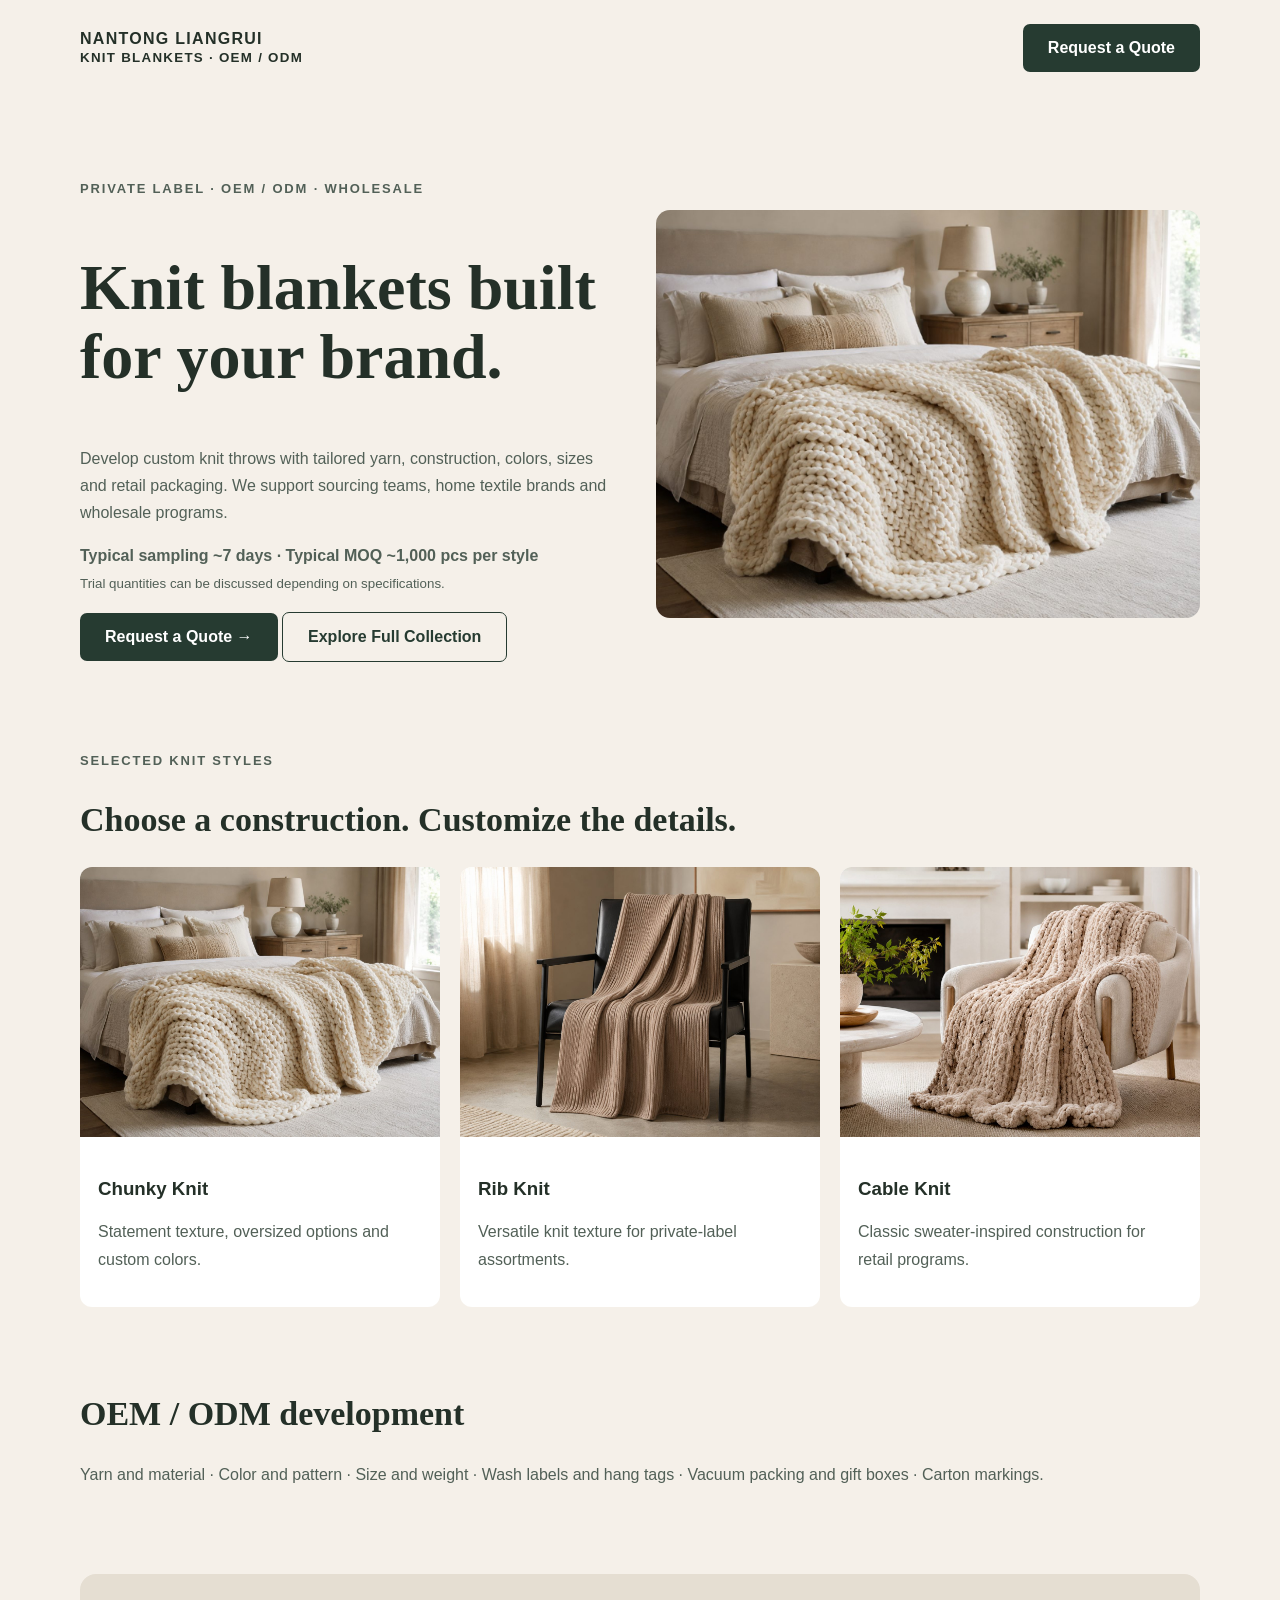
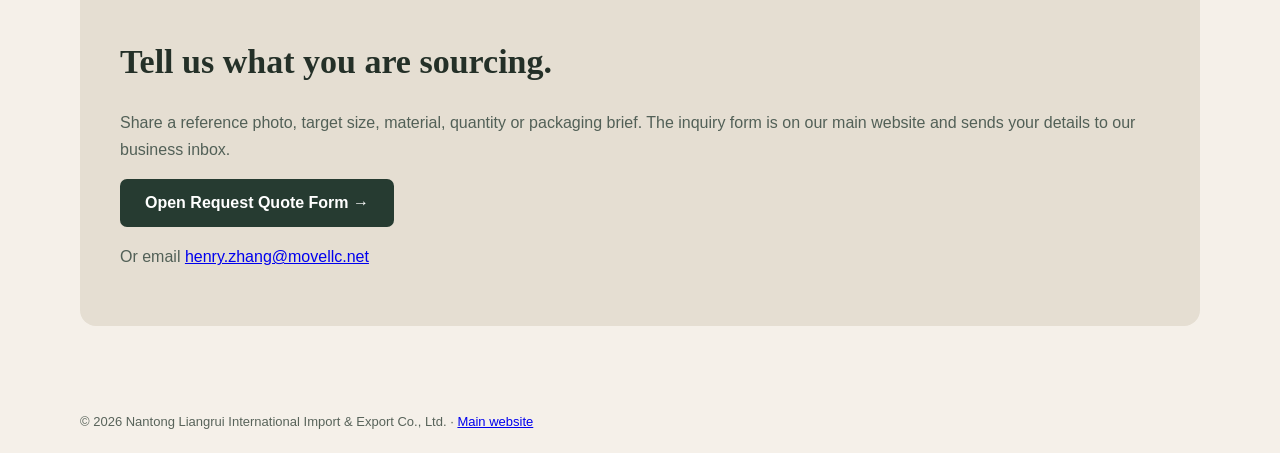
==== private-label/knit-blankets/index.html @ 17ccb761 "Restore Google Ads knit blankets B2B landing page" ====
<!doctype html>
<html lang="en"><head>
<meta charset="utf-8"><meta name="viewport" content="width=device-width,initial-scale=1">
<title>Private Label Knit Blankets | OEM Knit Throws | Nantong Liangrui</title>
<meta name="description" content="Custom knit throws and private-label knit blankets for U.S. brands and wholesale buyers. OEM/ODM, sampling around 7 days, flexible yarn, size and packaging.">
<link rel="canonical" href="https://liangruihome.com/private-label/knit-blankets/">
<script async src="https://www.googletagmanager.com/gtag/js?id=AW-18501347334"></script><script>window.dataLayer=window.dataLayer||[];function gtag(){dataLayer.push(arguments)}gtag('js',new Date());gtag('config','AW-18501347334');</script>
<style>body{margin:0;background:#f5f0e9;color:#243028;font-family:Arial,sans-serif}header,main,footer{max-width:1120px;margin:auto;padding:24px}header{display:flex;justify-content:space-between;align-items:center}.brand{font-weight:800;letter-spacing:.08em}.button{display:inline-block;background:#263b31;color:white;padding:15px 25px;border-radius:7px;text-decoration:none;font-weight:bold}.secondary{background:transparent;color:#263b31;border:1px solid #263b31}.hero{display:grid;grid-template-columns:1fr 1fr;align-items:center;gap:32px;padding:45px 0}h1{font-family:Georgia,serif;font-size:clamp(36px,5vw,64px);line-height:1.08}p{line-height:1.7;color:#526057}.eyebrow{font-size:13px;font-weight:bold;letter-spacing:.14em}.hero img{width:100%;border-radius:14px}.grid{display:grid;grid-template-columns:repeat(3,1fr);gap:20px}.card{background:white;border-radius:12px;overflow:hidden}.card img{width:100%;aspect-ratio:4/3;object-fit:cover}.card div{padding:18px}section{padding:30px 0}h2{font-family:Georgia,serif;font-size:34px}.cta{background:#e5ded2;border-radius:16px;padding:40px;margin:40px 0}footer{font-size:13px;color:#58635a}@media(max-width:750px){.hero,.grid{grid-template-columns:1fr}header{gap:15px}.hero{padding-top:10px}}</style>
</head><body>
<header><div class="brand">NANTONG LIANGRUI<br><small>KNIT BLANKETS · OEM / ODM</small></div><a class="button" href="https://liangruihome.com/#inquiry">Request a Quote</a></header>
<main><section class="hero"><div><p class="eyebrow">PRIVATE LABEL · OEM / ODM · WHOLESALE</p><h1>Knit blankets built for your brand.</h1><p>Develop custom knit throws with tailored yarn, construction, colors, sizes and retail packaging. We support sourcing teams, home textile brands and wholesale programs.</p><p><strong>Typical sampling ~7 days · Typical MOQ ~1,000 pcs per style</strong><br><small>Trial quantities can be discussed depending on specifications.</small></p><a class="button" href="https://liangruihome.com/#inquiry">Request a Quote →</a> <a class="button secondary" href="https://liangruihome.com/">Explore Full Collection</a></div><img src="/assets/images/chunky.jpg" alt="Chunky knit blanket for private label development"></section>
<section><p class="eyebrow">SELECTED KNIT STYLES</p><h2>Choose a construction. Customize the details.</h2><div class="grid">
<article class="card"><img src="/assets/images/chunky.jpg" alt="Chunky knit throw"><div><h3>Chunky Knit</h3><p>Statement texture, oversized options and custom colors.</p></div></article>
<article class="card"><img src="/assets/images/rib.jpg" alt="Rib knit throw"><div><h3>Rib Knit</h3><p>Versatile knit texture for private-label assortments.</p></div></article>
<article class="card"><img src="/assets/images/cable.jpg" alt="Cable knit throw"><div><h3>Cable Knit</h3><p>Classic sweater-inspired construction for retail programs.</p></div></article>
</div></section>
<section><h2>OEM / ODM development</h2><p>Yarn and material · Color and pattern · Size and weight · Wash labels and hang tags · Vacuum packing and gift boxes · Carton markings.</p></section>
<section class="cta"><h2>Tell us what you are sourcing.</h2><p>Share a reference photo, target size, material, quantity or packaging brief. The inquiry form is on our main website and sends your details to our business inbox.</p><a class="button" href="https://liangruihome.com/#inquiry">Open Request Quote Form →</a><p>Or email <a href="mailto:henry.zhang@movellc.net">henry.zhang@movellc.net</a></p></section></main>
<footer>© 2026 Nantong Liangrui International Import & Export Co., Ltd. · <a href="https://liangruihome.com/">Main website</a></footer></body></html>
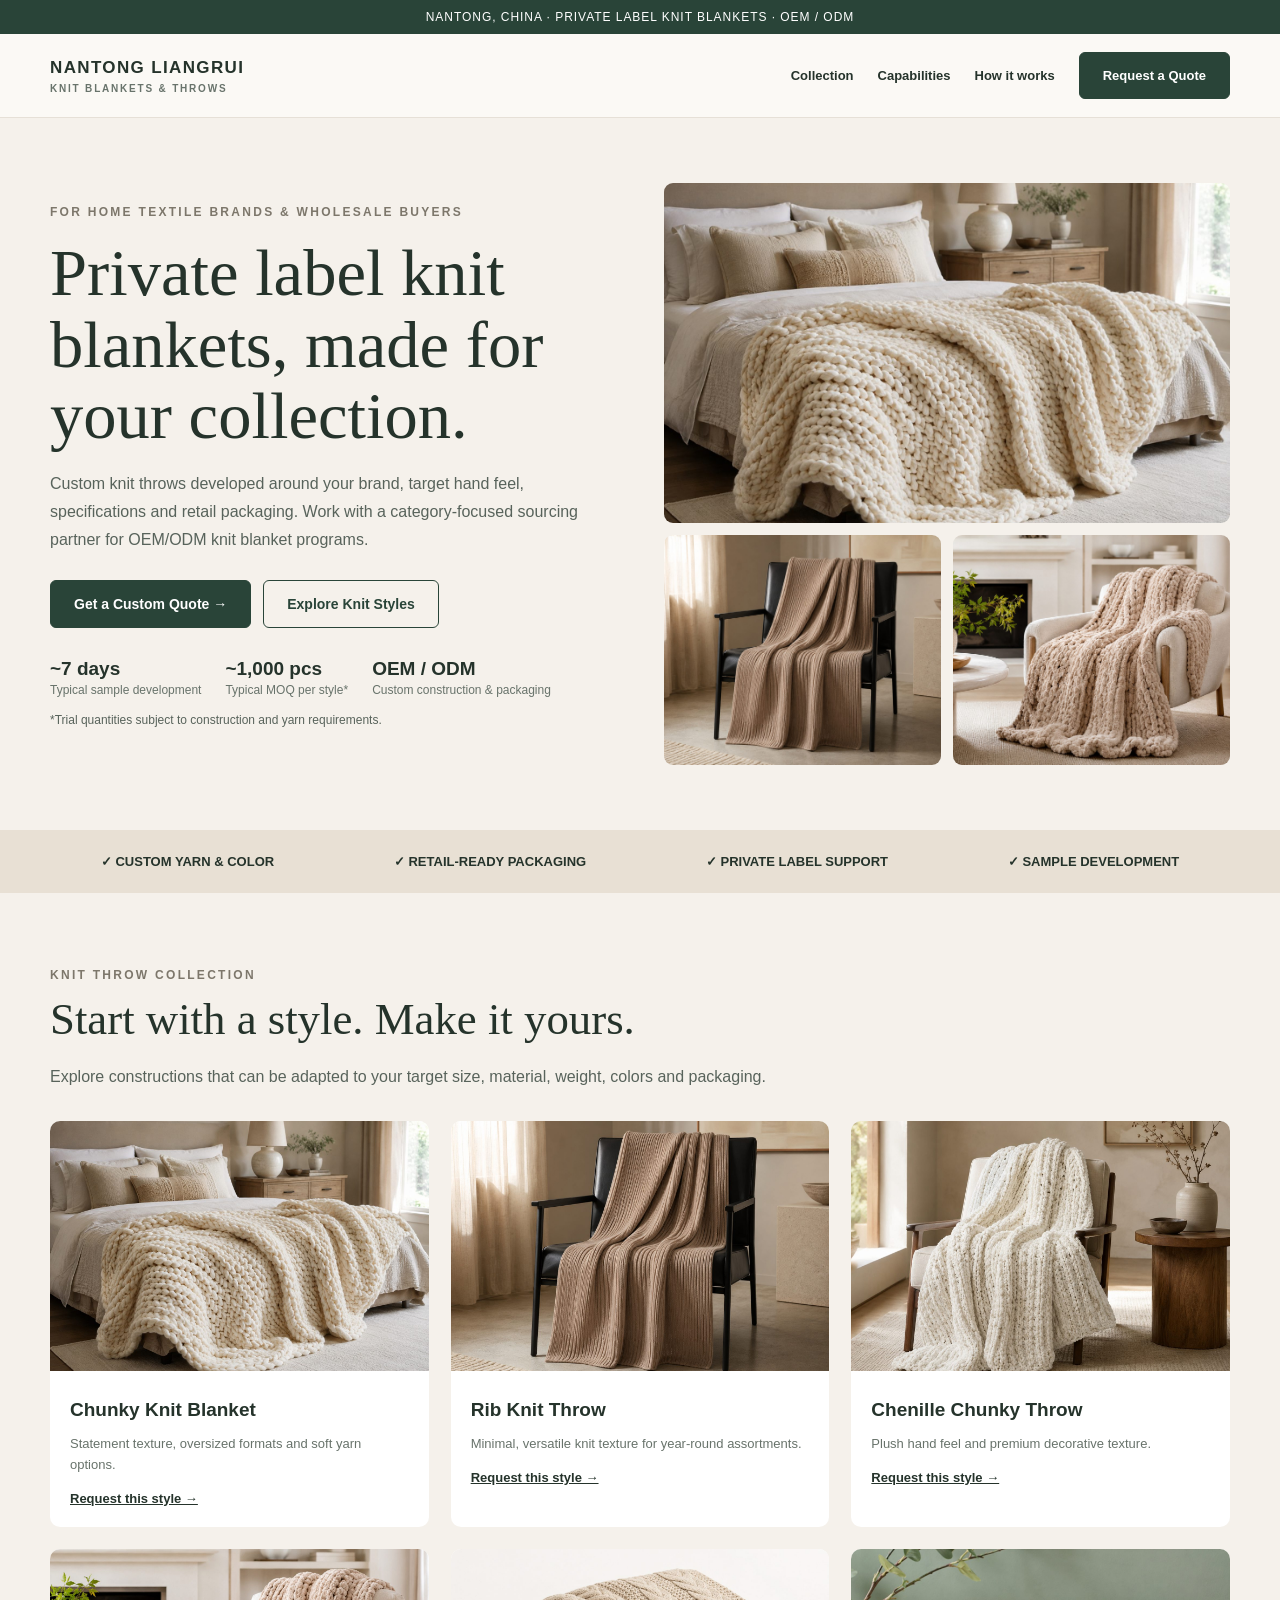
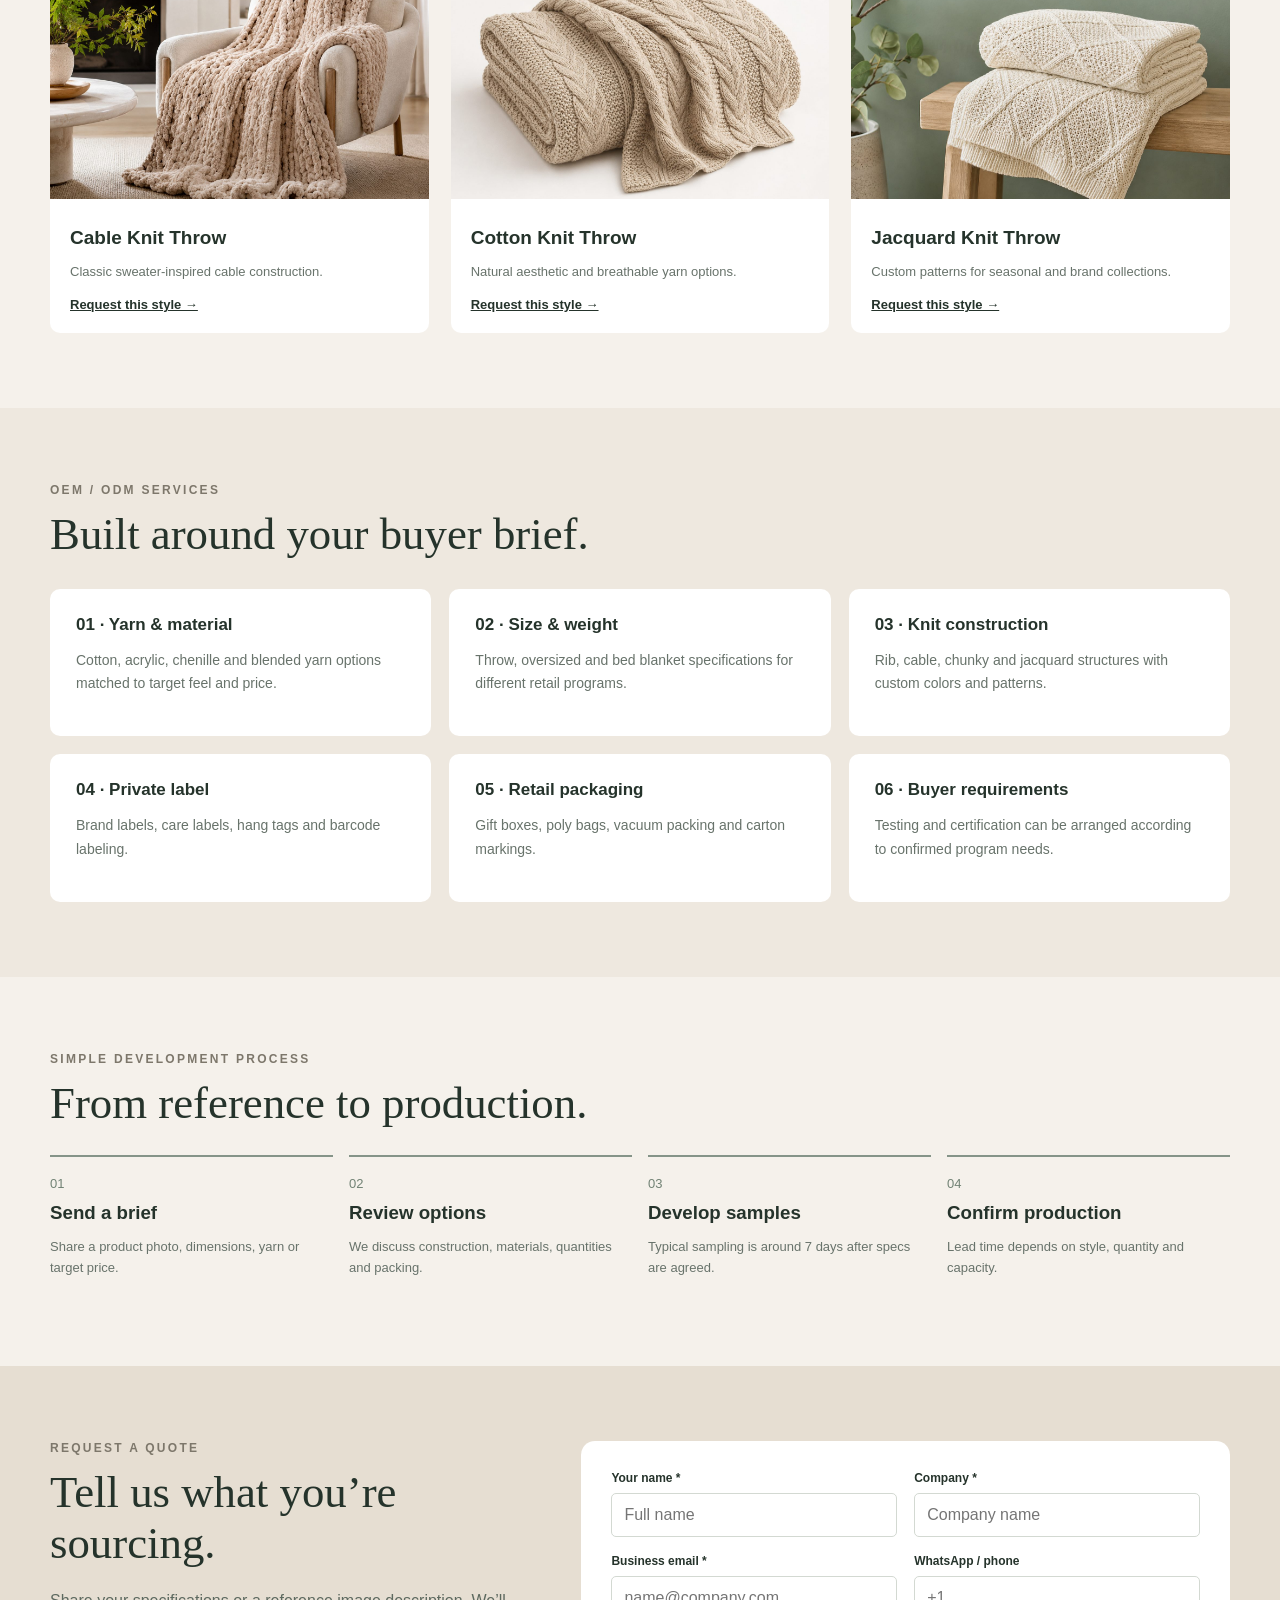
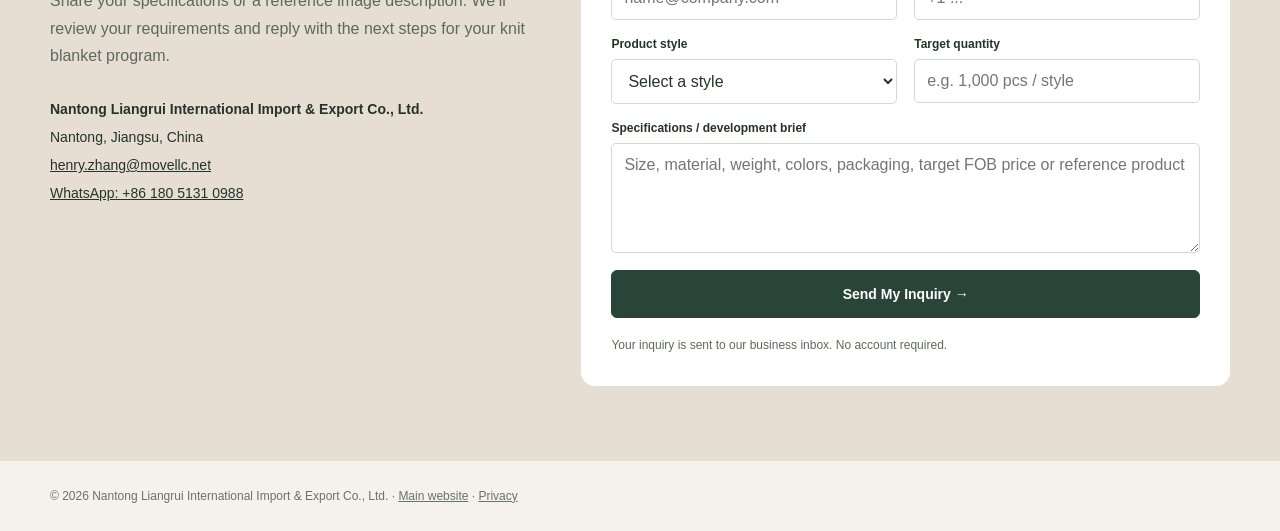
==== commit f00e6755: "Build full B2B knit blanket landing page with on-page RFQ form" ====
--- a/private-label/knit-blankets/index.html
+++ b/private-label/knit-blankets/index.html
@@ -1,19 +1,14 @@
-<!doctype html>
-<html lang="en"><head>
-<meta charset="utf-8"><meta name="viewport" content="width=device-width,initial-scale=1">
-<title>Private Label Knit Blankets | OEM Knit Throws | Nantong Liangrui</title>
-<meta name="description" content="Custom knit throws and private-label knit blankets for U.S. brands and wholesale buyers. OEM/ODM, sampling around 7 days, flexible yarn, size and packaging.">
-<link rel="canonical" href="https://liangruihome.com/private-label/knit-blankets/">
-<script async src="https://www.googletagmanager.com/gtag/js?id=AW-18501347334"></script><script>window.dataLayer=window.dataLayer||[];function gtag(){dataLayer.push(arguments)}gtag('js',new Date());gtag('config','AW-18501347334');</script>
-<style>body{margin:0;background:#f5f0e9;color:#243028;font-family:Arial,sans-serif}header,main,footer{max-width:1120px;margin:auto;padding:24px}header{display:flex;justify-content:space-between;align-items:center}.brand{font-weight:800;letter-spacing:.08em}.button{display:inline-block;background:#263b31;color:white;padding:15px 25px;border-radius:7px;text-decoration:none;font-weight:bold}.secondary{background:transparent;color:#263b31;border:1px solid #263b31}.hero{display:grid;grid-template-columns:1fr 1fr;align-items:center;gap:32px;padding:45px 0}h1{font-family:Georgia,serif;font-size:clamp(36px,5vw,64px);line-height:1.08}p{line-height:1.7;color:#526057}.eyebrow{font-size:13px;font-weight:bold;letter-spacing:.14em}.hero img{width:100%;border-radius:14px}.grid{display:grid;grid-template-columns:repeat(3,1fr);gap:20px}.card{background:white;border-radius:12px;overflow:hidden}.card img{width:100%;aspect-ratio:4/3;object-fit:cover}.card div{padding:18px}section{padding:30px 0}h2{font-family:Georgia,serif;font-size:34px}.cta{background:#e5ded2;border-radius:16px;padding:40px;margin:40px 0}footer{font-size:13px;color:#58635a}@media(max-width:750px){.hero,.grid{grid-template-columns:1fr}header{gap:15px}.hero{padding-top:10px}}</style>
-</head><body>
-<header><div class="brand">NANTONG LIANGRUI<br><small>KNIT BLANKETS · OEM / ODM</small></div><a class="button" href="https://liangruihome.com/#inquiry">Request a Quote</a></header>
-<main><section class="hero"><div><p class="eyebrow">PRIVATE LABEL · OEM / ODM · WHOLESALE</p><h1>Knit blankets built for your brand.</h1><p>Develop custom knit throws with tailored yarn, construction, colors, sizes and retail packaging. We support sourcing teams, home textile brands and wholesale programs.</p><p><strong>Typical sampling ~7 days · Typical MOQ ~1,000 pcs per style</strong><br><small>Trial quantities can be discussed depending on specifications.</small></p><a class="button" href="https://liangruihome.com/#inquiry">Request a Quote →</a> <a class="button secondary" href="https://liangruihome.com/">Explore Full Collection</a></div><img src="/assets/images/chunky.jpg" alt="Chunky knit blanket for private label development"></section>
-<section><p class="eyebrow">SELECTED KNIT STYLES</p><h2>Choose a construction. Customize the details.</h2><div class="grid">
-<article class="card"><img src="/assets/images/chunky.jpg" alt="Chunky knit throw"><div><h3>Chunky Knit</h3><p>Statement texture, oversized options and custom colors.</p></div></article>
-<article class="card"><img src="/assets/images/rib.jpg" alt="Rib knit throw"><div><h3>Rib Knit</h3><p>Versatile knit texture for private-label assortments.</p></div></article>
-<article class="card"><img src="/assets/images/cable.jpg" alt="Cable knit throw"><div><h3>Cable Knit</h3><p>Classic sweater-inspired construction for retail programs.</p></div></article>
-</div></section>
-<section><h2>OEM / ODM development</h2><p>Yarn and material · Color and pattern · Size and weight · Wash labels and hang tags · Vacuum packing and gift boxes · Carton markings.</p></section>
-<section class="cta"><h2>Tell us what you are sourcing.</h2><p>Share a reference photo, target size, material, quantity or packaging brief. The inquiry form is on our main website and sends your details to our business inbox.</p><a class="button" href="https://liangruihome.com/#inquiry">Open Request Quote Form →</a><p>Or email <a href="mailto:henry.zhang@movellc.net">henry.zhang@movellc.net</a></p></section></main>
-<footer>© 2026 Nantong Liangrui International Import & Export Co., Ltd. · <a href="https://liangruihome.com/">Main website</a></footer></body></html>+<!doctype html><html lang="en"><head><meta charset="utf-8"><meta name="viewport" content="width=device-width,initial-scale=1"><title>Private Label Knit Blankets | OEM Knit Throw Manufacturer | Nantong Liangrui</title><meta name="description" content="Private label knit blanket development and OEM/ODM knit throws for U.S. wholesale buyers. Custom yarn, color, sizing, packaging and samples in around 7 days."><link rel="canonical" href="https://liangruihome.com/private-label/knit-blankets/"><script async src="https://www.googletagmanager.com/gtag/js?id=AW-18501347334"></script><script>window.dataLayer=window.dataLayer||[];function gtag(){dataLayer.push(arguments)}gtag('js',new Date());gtag('config','AW-18501347334');</script><style>
+:root{--ink:#25332b;--muted:#68736b;--cream:#f5f1eb;--tan:#e7dfd3;--green:#294438}*{box-sizing:border-box}html{scroll-behavior:smooth}body{margin:0;background:var(--cream);color:var(--ink);font-family:Arial,Helvetica,sans-serif}a{color:inherit}.wrap{width:min(1180px,calc(100% - 40px));margin:auto}.bar{background:var(--green);color:#fff;text-align:center;font-size:12px;padding:10px;letter-spacing:.08em}header{background:#fbf9f5;position:sticky;top:0;z-index:3;border-bottom:1px solid #e6e0d7}.nav{display:flex;align-items:center;justify-content:space-between;gap:20px;padding:18px 0}.brand{font-size:17px;font-weight:800;letter-spacing:.08em;text-decoration:none}.brand small{display:block;font-size:10px;letter-spacing:.18em;margin-top:5px;color:var(--muted)}.navlinks{display:flex;gap:24px;align-items:center}.navlinks a{text-decoration:none;font-size:13px;font-weight:700}.btn{background:var(--green);border:1px solid var(--green);color:white;display:inline-block;padding:15px 23px;text-decoration:none;font-size:14px;font-weight:700;border-radius:6px;cursor:pointer}.btn.alt{background:transparent;color:var(--green)}.hero{display:grid;grid-template-columns:1fr 1fr;gap:48px;align-items:center;padding:65px 0}.eyebrow{font-size:12px;letter-spacing:.19em;font-weight:800;color:#7d776b}.hero h1{font:normal clamp(40px,5.2vw,70px)/1.08 Georgia,serif;margin:18px 0}.hero p,.intro{font-size:16px;line-height:1.75;color:#58635b}.actions{display:flex;gap:12px;flex-wrap:wrap;margin:26px 0}.facts{display:flex;gap:24px;flex-wrap:wrap;margin-top:30px}.facts strong{font-size:19px;display:block}.facts span{font-size:12px;color:var(--muted)}.hero-visual{display:grid;grid-template-columns:1fr 1fr;gap:12px}.hero-visual img{width:100%;height:230px;object-fit:cover;border-radius:9px}.hero-visual img:first-child{grid-column:span 2;height:340px}.trust{background:#e8e0d4;padding:24px 0}.trust .wrap{display:flex;justify-content:space-around;gap:18px;flex-wrap:wrap;font-size:13px;font-weight:700}.section{padding:75px 0}.section h2{font:normal clamp(30px,3.5vw,47px)/1.14 Georgia,serif;margin:12px 0 18px}.products{display:grid;grid-template-columns:repeat(3,1fr);gap:22px;margin-top:30px}.product{background:#fff;border-radius:10px;overflow:hidden}.product img{width:100%;height:250px;object-fit:cover}.product div{padding:20px}.product h3{margin:4px 0 8px;font-size:19px}.product p{font-size:13px;color:var(--muted);line-height:1.6}.product a{font-size:13px;font-weight:700}.capabilities{display:grid;grid-template-columns:repeat(3,1fr);gap:18px;margin-top:28px}.cap{padding:26px;background:#fff;border-radius:10px}.cap b{font-size:17px}.cap p{color:var(--muted);line-height:1.7;font-size:14px}.process{display:grid;grid-template-columns:repeat(4,1fr);gap:16px;margin-top:26px}.step{border-top:2px solid #859488;padding-top:17px}.step span{font-size:13px;color:#718274}.step h3{margin:10px 0}.step p{color:var(--muted);font-size:13px;line-height:1.6}.inquiry{background:#e6ded2}.inquiry-grid{display:grid;grid-template-columns:.85fr 1.15fr;gap:52px}.inquiry p{color:#5d695f;line-height:1.7}.contact{margin-top:26px;line-height:2;font-size:14px}.form{background:#fff;border-radius:14px;padding:30px;display:grid;grid-template-columns:1fr 1fr;gap:17px}.field{display:flex;flex-direction:column;gap:8px}.field.wide{grid-column:span 2}.field label{font-size:12px;font-weight:700}.field input,.field select,.field textarea{font:inherit;border:1px solid #d3d9d2;border-radius:5px;padding:12px;width:100%;background:white;color:#25332b}.field textarea{min-height:110px;resize:vertical}.form .btn{grid-column:span 2}.form-status{grid-column:span 2;font-size:12px;margin:0}footer{padding:28px 0;font-size:12px;color:var(--muted)}@media(max-width:800px){.navlinks a:not(.btn){display:none}.hero,.inquiry-grid{grid-template-columns:1fr}.hero{padding:32px 0}.hero-visual img{height:150px}.hero-visual img:first-child{height:240px}.products,.capabilities{grid-template-columns:repeat(2,1fr)}.process{grid-template-columns:repeat(2,1fr)}.section{padding:48px 0}}@media(max-width:530px){.products,.capabilities{grid-template-columns:1fr}.form{grid-template-columns:1fr;padding:20px}.field.wide,.form .btn,.form-status{grid-column:span 1}.hero h1{font-size:40px}.brand{font-size:13px}.nav .btn{padding:11px;font-size:12px}}
+</style></head><body><div class="bar">NANTONG, CHINA · PRIVATE LABEL KNIT BLANKETS · OEM / ODM</div><header><div class="wrap nav"><a class="brand" href="https://liangruihome.com/">NANTONG LIANGRUI<small>KNIT BLANKETS & THROWS</small></a><nav class="navlinks"><a href="#collection">Collection</a><a href="#capabilities">Capabilities</a><a href="#process">How it works</a><a class="btn" href="#quote">Request a Quote</a></nav></div></header><main><div class="wrap hero"><div><div class="eyebrow">FOR HOME TEXTILE BRANDS & WHOLESALE BUYERS</div><h1>Private label knit blankets, made for your collection.</h1><p>Custom knit throws developed around your brand, target hand feel, specifications and retail packaging. Work with a category-focused sourcing partner for OEM/ODM knit blanket programs.</p><div class="actions"><a class="btn" href="#quote">Get a Custom Quote →</a><a class="btn alt" href="#collection">Explore Knit Styles</a></div><div class="facts"><div><strong>~7 days</strong><span>Typical sample development</span></div><div><strong>~1,000 pcs</strong><span>Typical MOQ per style*</span></div><div><strong>OEM / ODM</strong><span>Custom construction & packaging</span></div></div><p style="font-size:12px">*Trial quantities subject to construction and yarn requirements.</p></div><div class="hero-visual"><img src="/assets/images/chunky.jpg" alt="Chunky knit blanket product photography"><img src="/assets/images/rib.jpg" alt="Rib knit throw blanket"><img src="/assets/images/cable.jpg" alt="Cable knit throw blanket"></div></div><div class="trust"><div class="wrap"><span>✓ CUSTOM YARN & COLOR</span><span>✓ RETAIL-READY PACKAGING</span><span>✓ PRIVATE LABEL SUPPORT</span><span>✓ SAMPLE DEVELOPMENT</span></div></div><section class="section wrap" id="collection"><div class="eyebrow">KNIT THROW COLLECTION</div><h2>Start with a style. Make it yours.</h2><p class="intro">Explore constructions that can be adapted to your target size, material, weight, colors and packaging.</p><div class="products">
+<article class="product"><img src="/assets/images/chunky.jpg" alt="Chunky knit blanket"><div><h3>Chunky Knit Blanket</h3><p>Statement texture, oversized formats and soft yarn options.</p><a href="#quote" data-style="Oversized Chunky Knit">Request this style →</a></div></article>
+<article class="product"><img src="/assets/images/rib.jpg" alt="Rib knit blanket"><div><h3>Rib Knit Throw</h3><p>Minimal, versatile knit texture for year-round assortments.</p><a href="#quote" data-style="Rib Knit Throw">Request this style →</a></div></article>
+<article class="product"><img src="/assets/images/chenille.jpg" alt="Chenille chunky throw"><div><h3>Chenille Chunky Throw</h3><p>Plush hand feel and premium decorative texture.</p><a href="#quote" data-style="Chenille Chunky Throw">Request this style →</a></div></article>
+<article class="product"><img src="/assets/images/cable.jpg" alt="Cable knit blanket"><div><h3>Cable Knit Throw</h3><p>Classic sweater-inspired cable construction.</p><a href="#quote" data-style="Cable Knit Throw">Request this style →</a></div></article>
+<article class="product"><img src="/assets/images/cotton.jpg" alt="Cotton knit blanket"><div><h3>Cotton Knit Throw</h3><p>Natural aesthetic and breathable yarn options.</p><a href="#quote" data-style="Cotton Knit Throw">Request this style →</a></div></article>
+<article class="product"><img src="/assets/images/jacquard.jpg" alt="Jacquard knit throw"><div><h3>Jacquard Knit Throw</h3><p>Custom patterns for seasonal and brand collections.</p><a href="#quote" data-style="Jacquard Knit Throw">Request this style →</a></div></article>
+</div></section><section class="section" style="background:#eee8df" id="capabilities"><div class="wrap"><div class="eyebrow">OEM / ODM SERVICES</div><h2>Built around your buyer brief.</h2><div class="capabilities"><div class="cap"><b>01 · Yarn & material</b><p>Cotton, acrylic, chenille and blended yarn options matched to target feel and price.</p></div><div class="cap"><b>02 · Size & weight</b><p>Throw, oversized and bed blanket specifications for different retail programs.</p></div><div class="cap"><b>03 · Knit construction</b><p>Rib, cable, chunky and jacquard structures with custom colors and patterns.</p></div><div class="cap"><b>04 · Private label</b><p>Brand labels, care labels, hang tags and barcode labeling.</p></div><div class="cap"><b>05 · Retail packaging</b><p>Gift boxes, poly bags, vacuum packing and carton markings.</p></div><div class="cap"><b>06 · Buyer requirements</b><p>Testing and certification can be arranged according to confirmed program needs.</p></div></div></div></section><section class="section wrap" id="process"><div class="eyebrow">SIMPLE DEVELOPMENT PROCESS</div><h2>From reference to production.</h2><div class="process"><div class="step"><span>01</span><h3>Send a brief</h3><p>Share a product photo, dimensions, yarn or target price.</p></div><div class="step"><span>02</span><h3>Review options</h3><p>We discuss construction, materials, quantities and packing.</p></div><div class="step"><span>03</span><h3>Develop samples</h3><p>Typical sampling is around 7 days after specs are agreed.</p></div><div class="step"><span>04</span><h3>Confirm production</h3><p>Lead time depends on style, quantity and capacity.</p></div></div></section><section class="section inquiry" id="quote"><div class="wrap inquiry-grid"><div><div class="eyebrow">REQUEST A QUOTE</div><h2>Tell us what you’re sourcing.</h2><p>Share your specifications or a reference image description. We’ll review your requirements and reply with the next steps for your knit blanket program.</p><div class="contact"><b>Nantong Liangrui International Import & Export Co., Ltd.</b><br>Nantong, Jiangsu, China<br><a href="mailto:henry.zhang@movellc.net">henry.zhang@movellc.net</a><br><a href="https://wa.me/8618051310988" target="_blank" rel="noopener">WhatsApp: +86 180 5131 0988</a></div></div><form class="form" id="lead-form" action="https://formsubmit.co/henry.zhang@movellc.net" method="POST"><input type="hidden" name="_subject" value="New Google Ads Knit Blanket B2B Inquiry"><input type="hidden" name="_template" value="table"><input type="hidden" name="_next" value="https://liangruihome.com/thank-you.html"><input type="text" name="_honey" style="position:absolute;left:-9999px" tabindex="-1" autocomplete="off" aria-hidden="true"><input type="hidden" name="landing_page" value="/private-label/knit-blankets/"><input type="hidden" name="utm_source" id="utm_source"><input type="hidden" name="utm_medium" id="utm_medium"><input type="hidden" name="utm_campaign" id="utm_campaign"><input type="hidden" name="utm_term" id="utm_term"><input type="hidden" name="utm_content" id="utm_content"><div class="field"><label for="name">Your name *</label><input id="name" name="name" required autocomplete="name" placeholder="Full name"></div><div class="field"><label for="company">Company *</label><input id="company" name="company" required autocomplete="organization" placeholder="Company name"></div><div class="field"><label for="email">Business email *</label><input id="email" type="email" name="email" required autocomplete="email" placeholder="name@company.com"></div><div class="field"><label for="phone">WhatsApp / phone</label><input id="phone" name="phone" autocomplete="tel" placeholder="+1 ..."></div><div class="field"><label for="product">Product style</label><select id="product" name="product"><option value="">Select a style</option><option>Oversized Chunky Knit</option><option>Rib Knit Throw</option><option>Chenille Chunky Throw</option><option>Cable Knit Throw</option><option>Cotton Knit Throw</option><option>Jacquard Knit Throw</option><option>Custom / Other</option></select></div><div class="field"><label for="quantity">Target quantity</label><input id="quantity" name="quantity" placeholder="e.g. 1,000 pcs / style"></div><div class="field wide"><label for="message">Specifications / development brief</label><textarea id="message" name="message" placeholder="Size, material, weight, colors, packaging, target FOB price or reference product"></textarea></div><button class="btn" type="submit" id="submit">Send My Inquiry →</button><p class="form-status" id="status" role="status">Your inquiry is sent to our business inbox. No account required.</p></form></div></section></main><footer><div class="wrap">© 2026 Nantong Liangrui International Import & Export Co., Ltd. · <a href="https://liangruihome.com/">Main website</a> · <a href="https://liangruihome.com/privacy.html">Privacy</a></div></footer><script>
+document.querySelectorAll('[data-style]').forEach(a=>a.addEventListener('click',()=>{document.getElementById('product').value=a.dataset.style}));
+const params=new URLSearchParams(location.search);['utm_source','utm_medium','utm_campaign','utm_term','utm_content'].forEach(k=>{const v=params.get(k);if(v)sessionStorage.setItem('liangrui_'+k,v);document.getElementById(k).value=v||sessionStorage.getItem('liangrui_'+k)||''});
+document.getElementById('lead-form').addEventListener('submit',async e=>{e.preventDefault();const form=e.currentTarget;if(!form.reportValidity())return;const btn=document.getElementById('submit'),status=document.getElementById('status');btn.disabled=true;status.textContent='Sending your inquiry…';try{const data=Object.fromEntries(new FormData(form).entries());const response=await fetch('https://formsubmit.co/ajax/henry.zhang@movellc.net',{method:'POST',headers:{'Content-Type':'application/json','Accept':'application/json'},body:JSON.stringify(data)});if(!response.ok)throw Error('Submission failed');const result=await response.json();if(result.success===false||result.success==='false'||result.success==='error')throw Error(result.message||'Submission rejected');sessionStorage.setItem('liangrui_lead_confirmed',String(Date.now()));location.assign('https://liangruihome.com/thank-you.html')}catch(err){status.textContent='We could not confirm delivery. Please email henry.zhang@movellc.net directly or try again.';btn.disabled=false}});
+</script></body></html>
